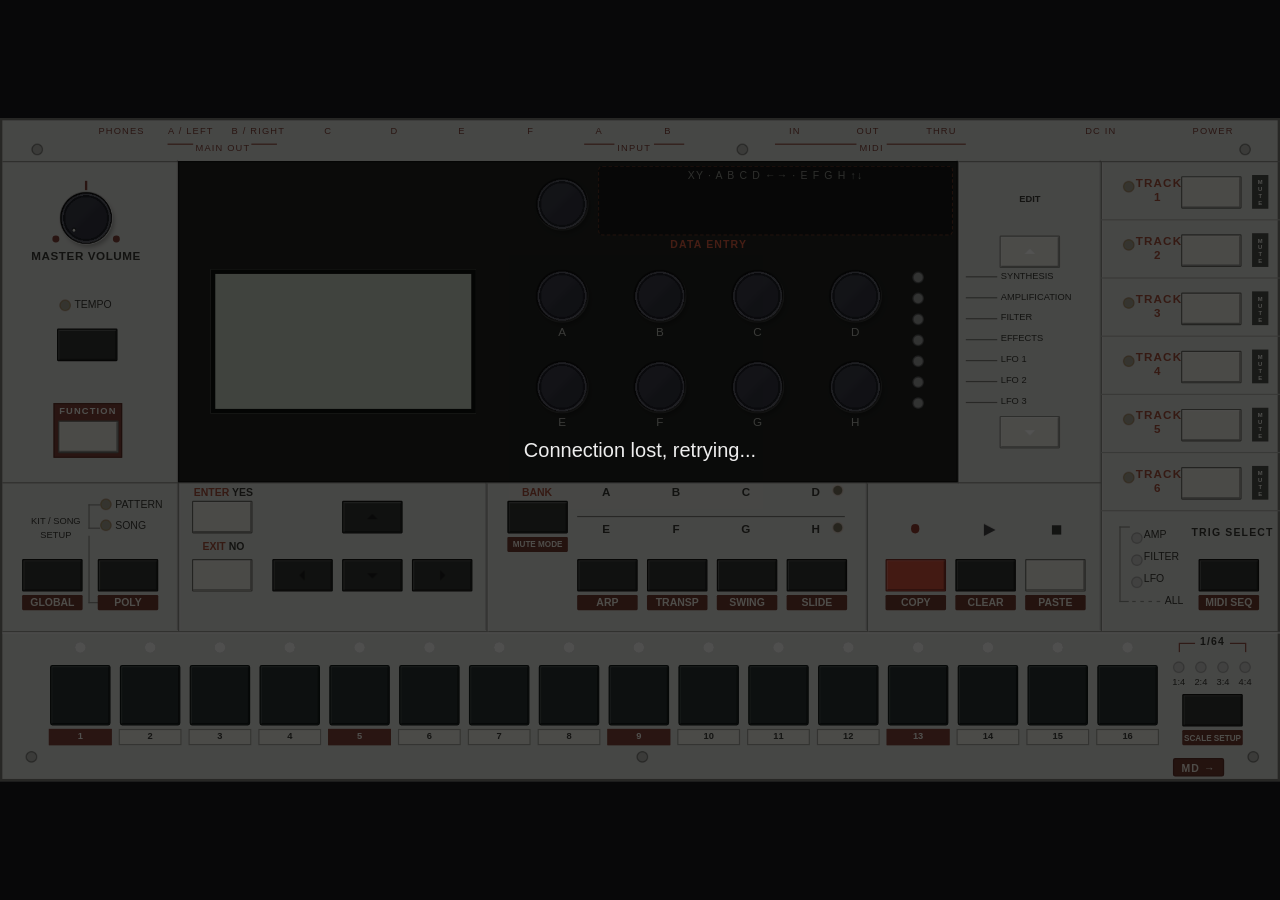
==== source/elektron/md/mdJucePlugin/remote/index-mm.html @ c9f8d18c "Remote panel: Monomachine page, permanent XY pad, switching between machines - index-mm.html: Monoma" ====
<!DOCTYPE html>
<html lang="en">
<head>
<meta charset="utf-8">
<meta name="viewport" content="width=device-width, initial-scale=1, maximum-scale=1, user-scalable=no, viewport-fit=cover">
<meta name="apple-mobile-web-app-capable" content="yes">
<meta name="apple-mobile-web-app-status-bar-style" content="black-translucent">
<meta name="mobile-web-app-capable" content="yes">
<title>Monomachine</title>
<link rel="stylesheet" href="panel.css">
</head>
<body data-model="mm">
<div id="stage">
<div id="panel" class="panel mm">

	<div class="portLabel" style="left:80px;top:3px;width:45px">PHONES</div>
	<div class="portLabel" style="left:137px;top:3px;width:50px">A / LEFT</div>
	<div class="portLabel" style="left:195px;top:3px;width:50px">B / RIGHT</div>
	<div class="portLabel" style="left:260px;top:3px;width:40px">C</div>
	<div class="portLabel" style="left:317px;top:3px;width:40px">D</div>
	<div class="portLabel" style="left:375px;top:3px;width:40px">E</div>
	<div class="portLabel" style="left:434px;top:3px;width:40px">F</div>
	<div class="guide" style="left:142px;top:20px;width:22px;height:1px"></div>
	<div class="portLabel" style="left:166px;top:17px;width:46px">MAIN OUT</div>
	<div class="guide" style="left:214px;top:20px;width:22px;height:1px"></div>
	<div class="portLabel" style="left:496px;top:3px;width:34px">A</div>
	<div class="portLabel" style="left:555px;top:3px;width:34px">B</div>
	<div class="guide" style="left:500px;top:20px;width:26px;height:1px"></div>
	<div class="portLabel" style="left:528px;top:17px;width:30px">INPUT</div>
	<div class="guide" style="left:560px;top:20px;width:26px;height:1px"></div>
	<div class="portLabel" style="left:660px;top:3px;width:42px">IN</div>
	<div class="portLabel" style="left:723px;top:3px;width:42px">OUT</div>
	<div class="portLabel" style="left:783px;top:3px;width:48px">THRU</div>
	<div class="guide" style="left:664px;top:20px;width:70px;height:1px"></div>
	<div class="portLabel" style="left:736px;top:17px;width:22px">MIDI</div>
	<div class="guide" style="left:760px;top:20px;width:68px;height:1px"></div>
	<div class="portLabel" style="left:916px;top:3px;width:56px">DC IN</div>
	<div class="portLabel" style="left:1010px;top:3px;width:61px">POWER</div>

	<div class="screw mm" style="left:25px;top:20px"></div>
	<div class="screw mm" style="left:631px;top:20px"></div>
	<div class="screw mm" style="left:1063px;top:20px"></div>
	<div class="screw mm" style="left:20px;top:542px"></div>
	<div class="screw mm" style="left:545px;top:542px"></div>
	<div class="screw mm" style="left:1070px;top:542px"></div>
	<div class="ruleH shadow" style="top:35px"></div>
	<div class="ruleV" style="left:151px;top:35px;height:404px"></div>
	<div class="ruleV" style="left:821px;top:35px;height:277px"></div>
	<div class="ruleV" style="left:944px;top:35px;height:404px"></div>
	<div class="ruleH shadow" style="top:311px;width:945px"></div>
	<div class="ruleH shadow" style="top:439px"></div>
	<div class="ruleH highlight" style="top:440px"></div>
	<div class="ruleV" style="left:416px;top:312px;height:127px"></div>
	<div class="ruleV" style="left:743px;top:312px;height:127px"></div>

	<!-- left: master, tempo, function -->
	<div class="masterMark" style="left:71px;top:52px;width:2px;height:8px"></div>
	<div class="masterMark dot" style="left:43px;top:99px"></div>
	<div class="masterMark dot" style="left:95px;top:99px"></div>
	<div class="knob master" id="encMaster" style="left:49px;top:61px"><div class="cap"></div></div>
	<div class="panelLabel" style="left:23px;top:110px;width:98px">MASTER VOLUME</div>
	<div class="led" id="mmTempoLed" style="left:49px;top:154px"></div>
	<div class="miniLabel" style="left:62px;top:151px;width:50px;text-align:left">TEMPO</div>
	<div class="key" data-control="Tempo" style="left:47px;top:179px"></div>
	<div class="functionBezel" style="left:44px;top:243px;width:59px;height:47px"></div>
	<div class="functionLegend" style="left:45px;top:244px;width:57px">FUNCTION</div>
	<div class="key light" data-control="Function" style="left:48px;top:258px"></div>

	<!-- black panel: display, level, data entry, XY pad -->
	<div class="blackPanel" style="left:151px;top:35px;width:670px;height:276px"></div>
	<div class="lcd" style="left:179px;top:128px;width:228px;height:124px"><canvas id="lcd" width="128" height="64"></canvas></div>
	<div class="knob" id="encLevel" data-encoder="Level" style="left:458px;top:49px"><div class="cap"></div></div>
	<div id="xy" class="xyPad" style="left:512px;top:39px;width:305px;height:60px"><div class="xyHint">XY &middot; A B C D &larr;&rarr; &middot; E F G H &uarr;&darr;</div></div>
	<div class="dataHeading" style="left:560px;top:101px;width:94px">DATA ENTRY</div>
	<div id="dataEntry" class="dataEntry" style="left:458px;top:128px;width:298px;height:138px"></div>
	<div class="led pageDot" id="mmPageLed0" style="left:782px;top:130px"></div>
	<div class="led pageDot" id="mmPageLed1" style="left:782px;top:148px"></div>
	<div class="led pageDot" id="mmPageLed2" style="left:782px;top:166px"></div>
	<div class="led pageDot" id="mmPageLed3" style="left:782px;top:184px"></div>
	<div class="led pageDot" id="mmPageLed4" style="left:782px;top:202px"></div>
	<div class="led pageDot" id="mmPageLed5" style="left:782px;top:220px"></div>
	<div class="led pageDot" id="mmPageLed6" style="left:782px;top:238px"></div>

	<!-- page strip -->
	<div class="pageHeading" style="left:858px;top:61px;width:50px">EDIT</div>
	<div class="key light dataArrow" data-control="DataPageBackward" style="left:857px;top:99px"><div class="glyph up"></div></div>
	<div class="pageRule" style="left:828px;top:134px"></div><div class="pageLabel pageSelect" data-page="0" style="left:858px;top:127px;width:78px">SYNTHESIS</div>
	<div class="pageRule" style="left:828px;top:152px"></div><div class="pageLabel pageSelect" data-page="1" style="left:858px;top:145px;width:78px">AMPLIFICATION</div>
	<div class="pageRule" style="left:828px;top:170px"></div><div class="pageLabel pageSelect" data-page="2" style="left:858px;top:163px;width:78px">FILTER</div>
	<div class="pageRule" style="left:828px;top:188px"></div><div class="pageLabel pageSelect" data-page="3" style="left:858px;top:181px;width:78px">EFFECTS</div>
	<div class="pageRule" style="left:828px;top:206px"></div><div class="pageLabel pageSelect" data-page="4" style="left:858px;top:199px;width:78px">LFO 1</div>
	<div class="pageRule" style="left:828px;top:224px"></div><div class="pageLabel pageSelect" data-page="5" style="left:858px;top:217px;width:78px">LFO 2</div>
	<div class="pageRule" style="left:828px;top:242px"></div><div class="pageLabel pageSelect" data-page="6" style="left:858px;top:235px;width:78px">LFO 3</div>
	<div class="key light dataArrow" data-control="DataPageForward" style="left:857px;top:254px"><div class="glyph down"></div></div>

	<!-- six track rows -->
	<div id="trackStack" class="trackStack" style="left:944px;top:46px;width:156px;height:300px"></div>

	<!-- lower left: pattern/song, kit, song -->
	<div class="statusItem" style="left:84px;top:321px"><div class="led" id="stPattern"></div><div class="statusLabel">PATTERN</div></div>
	<div class="statusItem" style="left:84px;top:339px"><div class="led" id="stSong"></div><div class="statusLabel">SONG</div></div>
	<div class="bracket" style="left:74px;top:330px;width:1px;height:21px"></div>
	<div class="bracket" style="left:74px;top:330px;width:10px;height:1px"></div>
	<div class="bracket" style="left:74px;top:350px;width:10px;height:1px"></div>
	<div class="bracket" style="left:74px;top:357px;width:1px;height:58px"></div>
	<div class="bracket" style="left:74px;top:414px;width:9px;height:1px"></div>
	<div class="setupLabel" style="left:16px;top:339px;width:60px">KIT / SONG<br>SETUP</div>
	<div class="captionedKey" style="left:17px;top:377px"><div class="key" data-control="Kit"></div><div class="secondary">GLOBAL</div></div>
	<div class="captionedKey" style="left:82px;top:377px"><div class="key" data-control="SongEnable"></div><div class="secondary">POLY</div></div>

	<!-- center navigation -->
	<div class="pairLabel" style="left:161px;top:315px;width:58px"><span class="action">ENTER</span> YES</div>
	<div class="key light" data-control="Enter" style="left:163px;top:327px"></div>
	<div class="key" data-control="Up" style="left:292px;top:327px"><div class="glyph up"></div></div>
	<div class="pairLabel" style="left:164px;top:361px;width:52px"><span class="action">EXIT</span> NO</div>
	<div class="key light" data-control="Exit" style="left:163px;top:377px"></div>
	<div class="key" data-control="Left" style="left:232px;top:377px"><div class="glyph left"></div></div>
	<div class="key" data-control="Down" style="left:292px;top:377px"><div class="glyph down"></div></div>
	<div class="key" data-control="Right" style="left:352px;top:377px"><div class="glyph right"></div></div>

	<!-- bank -->
	<div class="pairLabel" style="left:435px;top:315px;width:49px"><span class="action">BANK</span></div>
	<div class="captionedKey" style="left:434px;top:327px"><div class="key" data-control="BankGroup"></div><div class="secondary compact">MUTE MODE</div></div>
	<div class="bankRule" style="left:494px;top:340px;width:230px;height:1px"></div>
	<div class="bankLetter" style="left:495px;top:315px;height:10px;line-height:10px">A</div><div class="bankLetter" style="left:555px;top:315px;height:10px;line-height:10px">B</div>
	<div class="bankLetter" style="left:615px;top:315px;height:10px;line-height:10px">C</div><div class="bankLetter" style="left:675px;top:315px;height:10px;line-height:10px">D</div>
	<div class="bankLetter" style="left:495px;top:345px">E</div><div class="bankLetter" style="left:555px;top:345px">F</div>
	<div class="bankLetter" style="left:615px;top:345px">G</div><div class="bankLetter" style="left:675px;top:345px">H</div>
	<div class="bankLed" id="mmBankGroupAD" style="left:713px;top:313px"></div>
	<div class="bankLed" id="mmBankGroupEH" style="left:713px;top:345px"></div>
	<div class="captionedKey" style="left:494px;top:377px"><div class="key" data-control="BankA"></div><div class="secondary">ARP</div></div>
	<div class="captionedKey" style="left:554px;top:377px"><div class="key" data-control="BankB"></div><div class="secondary">TRANSP</div></div>
	<div class="captionedKey" style="left:614px;top:377px"><div class="key" data-control="BankC"></div><div class="secondary">SWING</div></div>
	<div class="captionedKey" style="left:674px;top:377px"><div class="key" data-control="BankD"></div><div class="secondary">SLIDE</div></div>

	<!-- transport -->
	<div class="recordIcon mmLed" id="mmRecordLed" style="left:781px;top:347px"></div>
	<div class="playIcon" style="left:840px;top:345px"></div>
	<div class="stopIcon" style="left:902px;top:348px"></div>
	<div class="captionedKey" style="left:759px;top:377px"><div class="key record" data-control="Record"></div><div class="secondary">COPY</div></div>
	<div class="captionedKey" style="left:819px;top:377px"><div class="key" data-control="Play"></div><div class="secondary">CLEAR</div></div>
	<div class="captionedKey" style="left:879px;top:377px"><div class="key light" data-control="Stop"></div><div class="secondary">PASTE</div></div>

	<!-- trig mode -->
	<div class="bracket" style="left:960px;top:349px;width:1px;height:65px"></div>
	<div class="bracket" style="left:960px;top:349px;width:9px;height:1px"></div>
	<div class="bracket" style="left:960px;top:413px;width:8px;height:1px"></div>
	<div class="bracket" style="left:971px;top:413px;width:3px;height:1px"></div>
	<div class="bracket" style="left:978px;top:413px;width:3px;height:1px"></div>
	<div class="bracket" style="left:985px;top:413px;width:3px;height:1px"></div>
	<div class="bracket" style="left:992px;top:413px;width:3px;height:1px"></div>
	<div class="led modeDot" id="mmTrigAmp" style="left:970px;top:354px"></div>
	<div class="trigModeLabel" style="left:981px;top:349px;width:42px">AMP</div>
	<div class="led modeDot" id="mmTrigFilter" style="left:970px;top:373px"></div>
	<div class="trigModeLabel" style="left:981px;top:368px;width:42px">FILTER</div>
	<div class="led modeDot" id="mmTrigLfo" style="left:970px;top:392px"></div>
	<div class="trigModeLabel" style="left:981px;top:387px;width:42px">LFO</div>
	<div class="trigModeLabel" style="left:999px;top:406px;width:26px">ALL</div>
	<div class="miniLabel bold" style="left:1022px;top:348px;width:68px">TRIG SELECT</div>
	<div class="captionedKey" style="left:1028px;top:377px"><div class="key" data-control="TrigSelect"></div><div class="secondary">MIDI SEQ</div></div>

	<!-- step strip -->
	<div id="stepStrip" class="stepStrip" style="left:37px;top:448px;width:960px;height:89px"></div>

	<!-- scale cluster -->
	<div id="switchMachine" class="switchMachine" style="left:1006px;top:548px">MD &rarr;</div>
	<div class="scaleCluster" style="left:1002px;top:443px;width:77px;height:94px">
		<div class="titleRule scaleRule" style="left:9px;top:6px;width:58px;height:8px"><span>1/64</span></div>
		<div class="scalePages">
			<div class="scaleCell"><div class="led scaleDot" id="mmTrackPage0"></div><div class="scaleLabel">1:4</div></div>
			<div class="scaleCell"><div class="led scaleDot" id="mmTrackPage1"></div><div class="scaleLabel">2:4</div></div>
			<div class="scaleCell"><div class="led scaleDot" id="mmTrackPage2"></div><div class="scaleLabel">3:4</div></div>
			<div class="scaleCell"><div class="led scaleDot" id="mmTrackPage3"></div><div class="scaleLabel">4:4</div></div>
		</div>
		<div class="key" data-control="Scale" style="left:12px;top:50px"></div>
		<div class="secondary compact" style="left:12px;top:81px;width:52px">SCALE SETUP</div>
	</div>
</div>
</div>
<div id="overlay"><div id="overlayText">Connecting to the machine...</div></div>
<script src="panel.js"></script>
</body>
</html>
---- source/elektron/md/mdJucePlugin/remote/panel.css ----
/* Machinedrum / Monomachine remote panel. Geometry mirrors skins/mdDefault/mdDefault.rml and
   skins/mmSfx60/mmSfx60.rml (1 dp = 1 px at scale 1). */

/* every element: no browser gestures. Without this, a second finger on an encoder while a trig key is
   held starts a pinch and Safari cancels the first pointer, which releases the trig and turns a
   parameter lock into a plain parameter change. */
* { touch-action: none; -webkit-touch-callout: none; }
html, body {
	margin: 0; padding: 0; background: #17181a; height: 100%; overflow: hidden;
	font-family: Roboto, "Helvetica Neue", Helvetica, Arial, sans-serif;
	-webkit-user-select: none; user-select: none; -webkit-touch-callout: none;
	touch-action: none; overscroll-behavior: none;
}
#stage { position: absolute; left: 0; top: 0; width: 1100px; height: 570px; transform-origin: 0 0; }
.panel { position: absolute; left: 0; top: 0; width: 1100px; height: 570px; background: #d0d1cc;
	border: 2px solid #676863; box-sizing: border-box; color: #30312d;
	background-image: linear-gradient(90deg, #ffffff16, #00000010); }
.panel > div, .panel div { box-sizing: border-box; }
.panel > * { position: absolute; }

.portLabel { color: #7c3f35; font-size: 8px; letter-spacing: 1px; text-align: center; white-space: nowrap; height: 13px; line-height: 13px; overflow: hidden; }
.guide { background: #8d493c; }
.screw { width: 10px; height: 10px; background: url(mdScrew.png) center/contain no-repeat; }
.ruleV { width: 1px; background: #747570; box-shadow: 1px 1px 0 0 #ffffff30, -1px -1px 0 0 #0000002c; }
.ruleH { left: 0; width: 1100px; height: 1px; }
.ruleH.shadow { background: #777872; }
.ruleH.highlight { background: #e0e1dc; }
.masterMark { background: #7b4035; }
.masterMark.dot { width: 6px; height: 6px; border-radius: 3px; }
.panelLabel { color: #353630; font-size: 10px; font-weight: bold; letter-spacing: 0.5px; text-align: center; white-space: nowrap; height: 14px; line-height: 14px; overflow: visible; }
.miniLabel { color: #353630; font-size: 9px; text-align: center; white-space: nowrap; height: 15px; line-height: 15px; }
.modeLabel { color: #353630; font-size: 9px; text-align: left; height: 15px; line-height: 15px; white-space: nowrap; }
.pageLabel { color: #353630; font-size: 8px; text-align: left; height: 15px; line-height: 15px; white-space: nowrap; }
.bankLetter { color: #353630; font-size: 10px; font-weight: bold; text-align: center; width: 48px; height: 13px; line-height: 13px; }

.titleRule { display: flex; align-items: flex-start; justify-content: center; border-left: 1px solid #8d493c; border-right: 1px solid #8d493c; }
.titleRule::before, .titleRule::after { content: ""; flex: 1 1 auto; height: 1px; background: #8d493c; }
.titleRule span { flex: 0 0 auto; height: 14px; line-height: 14px; margin-top: -8px; padding: 0 4px; font-size: 9px; font-weight: bold; letter-spacing: 1px; color: #353630; white-space: nowrap; }

.secondary { background: #6b382e; border-radius: 1px; color: #ece7dc; font-size: 9px; font-weight: bold; text-align: center; white-space: nowrap; overflow: hidden; height: 13px; line-height: 13px; width: 52px; }
.secondary.compact { font-size: 7px; }
.secondary.plain { background: transparent; color: #353630; }
.captionedKey { width: 52px; height: 44px; }
.captionedKey .key { position: absolute; left: 0; top: 0; }
.captionedKey .secondary { position: absolute; left: 0; top: 31px; }
.twoLine { width: 34px; height: 28px; display: flex; flex-direction: column; justify-content: center; font-size: 9px; font-weight: bold; text-align: right; color: #353630; }
.twoLine div { height: 13px; line-height: 13px; }
.twoLine .action { color: #a04d39; }
.statusItem { display: flex; flex-direction: row; align-items: center; height: 18px; }
.statusItem .led { position: relative; }
.statusLabel { color: #353630; font-size: 9px; margin-left: 3px; height: 14px; line-height: 14px; white-space: nowrap; }
.functionBezel { background: #7b4035; border: 1px solid #5b2d25; }
.functionLegend { color: #eeeee8; font-size: 8px; font-weight: bold; letter-spacing: 1px; text-align: center; height: 12px; line-height: 12px; }
.verticalTab { width: 14px; height: 29px; padding-top: 4px; background: #6b382e; border-radius: 1px; color: #ece5d8; font-size: 6px; font-weight: bold; line-height: 7px; text-align: center; }

/* keys */
.key { width: 52px; height: 28px; background: #30332f; border: 1px solid #111310; border-radius: 1px;
	box-shadow: inset 1px 1px 0 #ffffff30, inset -1px -1px 0 #00000060; }
.key.light { background: #dfded6; border-color: #686963; }
.key.record { background: #c94d3a; border-color: #782d24; }
.key.down { background: #d05f3d !important; box-shadow: inset 1px 1px 0 #00000040; }
.glyph { position: absolute; left: 0; top: 0; width: 100%; height: 100%; background-position: center; background-repeat: no-repeat; background-size: 14px 14px; filter: invert(0.9); }
.glyph.up { background-image: url(arrow_up.png); }
.glyph.down { background-image: url(arrow_down.png); }
.glyph.left { background-image: url(arrow_left.png); }
.glyph.right { background-image: url(arrow_right.png); }
.recordIcon { width: 7px; height: 8px; border-radius: 4px; background: #c94d3a; }
.playIcon { width: 14px; height: 14px; background: url(elektronPlayTriangle.png) center/contain no-repeat; filter: brightness(0.25); }
.stopIcon { width: 8px; height: 8px; background: #3a3b36; }

/* LEDs */
.led { width: 10px; height: 10px; background: url(elektronLedLens.png) center/contain no-repeat;
	filter: opacity(0.55) sepia(1) saturate(4) hue-rotate(-20deg) brightness(0.45); }
.led.lit { filter: sepia(1) saturate(6) hue-rotate(-25deg) brightness(1.15) drop-shadow(0 0 3px #f05a3d); }
.led.modeDot, .led.bankInd, .led.scaleDot { filter: opacity(0.5) grayscale(0.5) brightness(0.7); }
.led.bankInd.top { filter: sepia(1) saturate(3) hue-rotate(-20deg) brightness(0.7); }
.led.modeDot.lit, .led.bankInd.lit, .led.scaleDot.lit { filter: sepia(1) saturate(6) hue-rotate(-25deg) brightness(1.15) drop-shadow(0 0 3px #f05a3d); }
.led.green.lit { filter: sepia(1) saturate(6) hue-rotate(60deg) brightness(1.1) drop-shadow(0 0 3px #6f6); }
.led.yellow.lit { filter: sepia(1) saturate(6) hue-rotate(10deg) brightness(1.3) drop-shadow(0 0 3px #fd4); }

/* sound selection grid */
.soundSelect { display: flex; flex-direction: column; gap: 7px; }
.soundSelect .row { display: flex; flex-direction: row; gap: 1px; height: 25px; }
.soundSelect .cell { display: flex; flex-direction: column; align-items: center; width: 20px; height: 25px; }
.soundSelect .cell .led { position: relative; }
.soundSelect .name { border: 1px solid #777872; color: #353630; font-size: 8px; font-weight: bold; text-align: center; width: 20px; height: 13px; line-height: 11px; margin-top: 2px; white-space: nowrap; overflow: hidden; }

/* data entry */
.dataEntry { display: flex; flex-direction: column; gap: 16px; }
.dataEntry .row { display: flex; flex-direction: row; gap: 38px; height: 62px; }
.dataEntry .cell { display: flex; flex-direction: column; align-items: center; width: 46px; height: 62px; }
.dataEntry .cell .knob { position: relative; }
.dataEntry .caption { background: #6b382e; border-radius: 1px; color: #ece5d8; font-size: 9px; font-weight: bold; text-align: center; width: 18px; height: 13px; line-height: 13px; margin-top: 3px; }

/* knobs: endless encoders, a blank cap with a rotating indicator */
.knob { width: 46px; height: 46px; border-radius: 50%; }
.knob .cap { position: absolute; left: 0; top: 0; width: 100%; height: 100%; border-radius: 50%;
	background: url(elektronKnobBlankAtlas.png) 0 0 / 800% 600% no-repeat;
	box-shadow: inset -1px -2px 0 0 #ffffff1e, inset 2px 2px 0 0 #00000038, 2px 3px 4px -1px #00000048; }
.knob.master .cap { background: url(elektronMasterKnobAtlas.png) 0 0 / 800% 600% no-repeat; }
.knob.wheel { width: 164px; height: 164px; }
.knob.wheel .cap { background: url(mdSoundWheel.png) 0 0 / 800% 600% no-repeat; }
.knob.held .cap { opacity: 0.75; }

/* display */
.screenPanel { background: #20211f; border: 1px solid #0b0c0b; }
.lcd { background: #2b0e0a; border: 3px solid #67463c; display: flex; align-items: center; justify-content: center; }
.lcd canvas { width: 222px; height: 111px; image-rendering: pixelated; image-rendering: crisp-edges; }
.stripe { width: 47px; height: 1px; background: #3b3c39; }

/* step strip */
.stepStrip { display: flex; flex-direction: row; }
.stepStrip .cell { position: relative; width: 60px; height: 89px; flex: 0 0 auto; }
.stepStrip .led { position: absolute; left: 25px; top: 0; }
.stepStrip .trig { position: absolute; left: 4px; top: 20px; width: 52px; height: 52px; background: #292c29; border: 1px solid #101210; border-radius: 2px;
	box-shadow: inset 1px 1px 0 #ffffff20, inset -1px -1px 0 #00000080; }
.stepStrip .trig.down { background: #d77c43; }
.stepStrip .legend { position: absolute; left: 3px; top: 75px; width: 54px; height: 14px; line-height: 12px; font-size: 8px; font-weight: bold;
	background: #e2e1d9; border: 1px solid #9a9b94; color: #393a35; }
.stepStrip .legend.primary { background: #7b4035; border-color: #7b4035; color: #f0eee7; }
.stepStrip .legend .num { position: absolute; left: 3px; top: 0; }
.stepStrip .legend .name { position: absolute; right: 3px; top: 0; }

/* scale cluster */
.scaleCluster > * { position: absolute; }
.scalePages { left: 4px; top: 22px; width: 67px; height: 25px; display: flex; flex-direction: row; gap: 9px; }
.scaleCell { position: relative; width: 10px; height: 25px; flex: 0 0 auto; }
.scaleCell .led { position: absolute; left: 0; top: 0; }
.scaleLabel { position: absolute; left: -5px; top: 11px; width: 20px; height: 13px; line-height: 13px; font-size: 8px; color: #353630; text-align: center; white-space: nowrap; }

/* overlay */
#overlay { position: fixed; left: 0; top: 0; right: 0; bottom: 0; background: #000000aa; color: #eee; display: flex; align-items: center; justify-content: center; font-size: 20px; z-index: 10; }
#overlay.hidden { display: none; }

/* XY multitouch pad: permanent, each finger drives two DATA ENTRY encoders */
.xyPad { background: #0b0c0b; border: 1px dashed #d05f3d99; border-radius: 4px; overflow: visible; z-index: 5; }
.xyHint { position: absolute; left: 0; right: 0; top: 2px; text-align: center; color: #8a8c86; font-size: 9px; letter-spacing: 1px; pointer-events: none; }
.xyFinger { position: absolute; width: 56px; height: 56px; margin: -28px 0 0 -28px; border-radius: 50%; border: 3px solid #f0a06c;
	background: #f0a06c33; color: #ffe8d6; font-size: 14px; font-weight: bold; text-align: center; line-height: 50px; pointer-events: none; z-index: 7; }
.switchMachine { width: 44px; height: 16px; line-height: 16px; text-align: center; font-size: 9px; font-weight: bold; letter-spacing: 1px;
	color: #ece5d8; background: #6b382e; border: 1px solid #5b2d25; border-radius: 2px; }
.switchMachine.busy { opacity: 0.5; }

/* ---- Monomachine ---- */
.panel.mm { background: #d4d5d0; border-color: #74756f; color: #292a26; }
.mm .screw { background-image: url(mmScrew.png); }
.mm .ruleV { background: #898a84; }
.mm .ruleH.shadow { background: #898a84; }
.mm .ruleH.highlight { background: #e4e5e0; }
.blackPanel { background: #20221f; border: 1px solid #11120f; }
.mm .lcd { background: #c0c9ba; border: 4px solid #0d0f0c; }
.mm .lcd canvas { width: 220px; height: 110px; }
.dataHeading { color: #d0583c; font-size: 9px; font-weight: bold; letter-spacing: 1px; text-align: center; height: 13px; line-height: 13px; white-space: nowrap; }
.mm .dataEntry { gap: 18px; }
.mm .dataEntry .row { height: 60px; }
.mm .dataEntry .cell { height: 60px; }
.mm .dataEntry .caption { background: transparent; color: #aeb0a8; font-weight: normal; font-size: 10px; margin-top: 1px; width: 37px; }
.mm .xyPad { border-color: #d05f3d66; background: #151614; }
.led.pageDot { filter: opacity(0.7) grayscale(1) brightness(0.8); }
.led.pageDot.lit { filter: sepia(1) saturate(6) hue-rotate(-25deg) brightness(1.15) drop-shadow(0 0 3px #f05a3d); }
.pageHeading { color: #383934; font-size: 8px; font-weight: bold; text-align: center; height: 13px; line-height: 13px; }
.pageRule { width: 27px; height: 1px; background: #777972; }
.pageLabel.pageSelect { height: 14px; line-height: 14px; }
.key.dataArrow { background: #e1e1da; border-color: #898a84; }
.key.dataArrow .glyph { filter: none; opacity: 0.8; }
.trackStack { display: flex; flex-direction: column; }
.trackRow { position: relative; width: 156px; height: 50px; flex: 0 0 auto; }
.trackRow > * { position: absolute; }
.trackRule { left: 0; top: 39px; width: 156px; height: 1px; background: #aaaba5; }
.trackRow .led { left: 19px; top: 6px; }
.trackLabel { left: 30px; top: 0; width: 38px; height: 28px; line-height: 12px; padding-top: 2px; color: #a04d39; font-size: 10px; font-weight: bold; letter-spacing: 1px; text-align: center; }
.trackRow .key { left: 69px; top: 2px; }
.trackTab { left: 130px; top: 1px; width: 14px; height: 29px; padding-top: 3px; background: #4b4d47; color: #efefe8; font-size: 5px; font-weight: bold; line-height: 6px; text-align: center; }
.mm .led.green { filter: sepia(1) saturate(6) hue-rotate(60deg) brightness(1.1) drop-shadow(0 0 3px #6f6); }
.mm .led.red { filter: sepia(1) saturate(6) hue-rotate(-25deg) brightness(1.15) drop-shadow(0 0 3px #f05a3d); }
.mm .led.yellow { filter: sepia(1) saturate(6) hue-rotate(10deg) brightness(1.3) drop-shadow(0 0 3px #fd4); }
.mm .stepStrip .led { filter: opacity(0.6) grayscale(1) brightness(1.5); }
.mm .stepStrip .led.green { filter: sepia(1) saturate(6) hue-rotate(60deg) brightness(1.1) drop-shadow(0 0 3px #6f6); }
.mm .stepStrip .led.red { filter: sepia(1) saturate(6) hue-rotate(-25deg) brightness(1.15) drop-shadow(0 0 3px #f05a3d); }
.mm .stepStrip .led.yellow { filter: sepia(1) saturate(6) hue-rotate(10deg) brightness(1.3) drop-shadow(0 0 3px #fd4); }
.mm .stepStrip .trig { background: #27312f; border-color: #101714; }
.mm .stepStrip .trig.down { background: #c96a40; }
.mm .stepStrip .legend { text-align: center; }
.bracket { background: #898a84; }
.setupLabel { color: #353630; font-size: 8px; line-height: 12px; height: 28px; text-align: center; white-space: nowrap; }
.pairLabel { color: #353630; font-size: 9px; font-weight: bold; height: 10px; line-height: 10px; white-space: nowrap; text-align: center; }
.pairLabel .action { color: #a04d39; }
.bankRule { background: #74756f; }
.bankLed { width: 10px; height: 10px; background: url(mmBankLed.png) center/contain no-repeat; }
.bankLed.lit { background-image: url(mmBankLedLit.png); }
.mm .recordIcon { background: #8a3a2c; }
.mm .recordIcon.lit { background: #ff5a3a; box-shadow: 0 0 4px #ff5a3a; }
.mm .playIcon { filter: brightness(0.25); }
.trigModeLabel { color: #353630; font-size: 9px; text-align: left; height: 14px; line-height: 14px; white-space: nowrap; }
.miniLabel.bold { font-weight: bold; letter-spacing: 1px; height: 13px; line-height: 13px; }
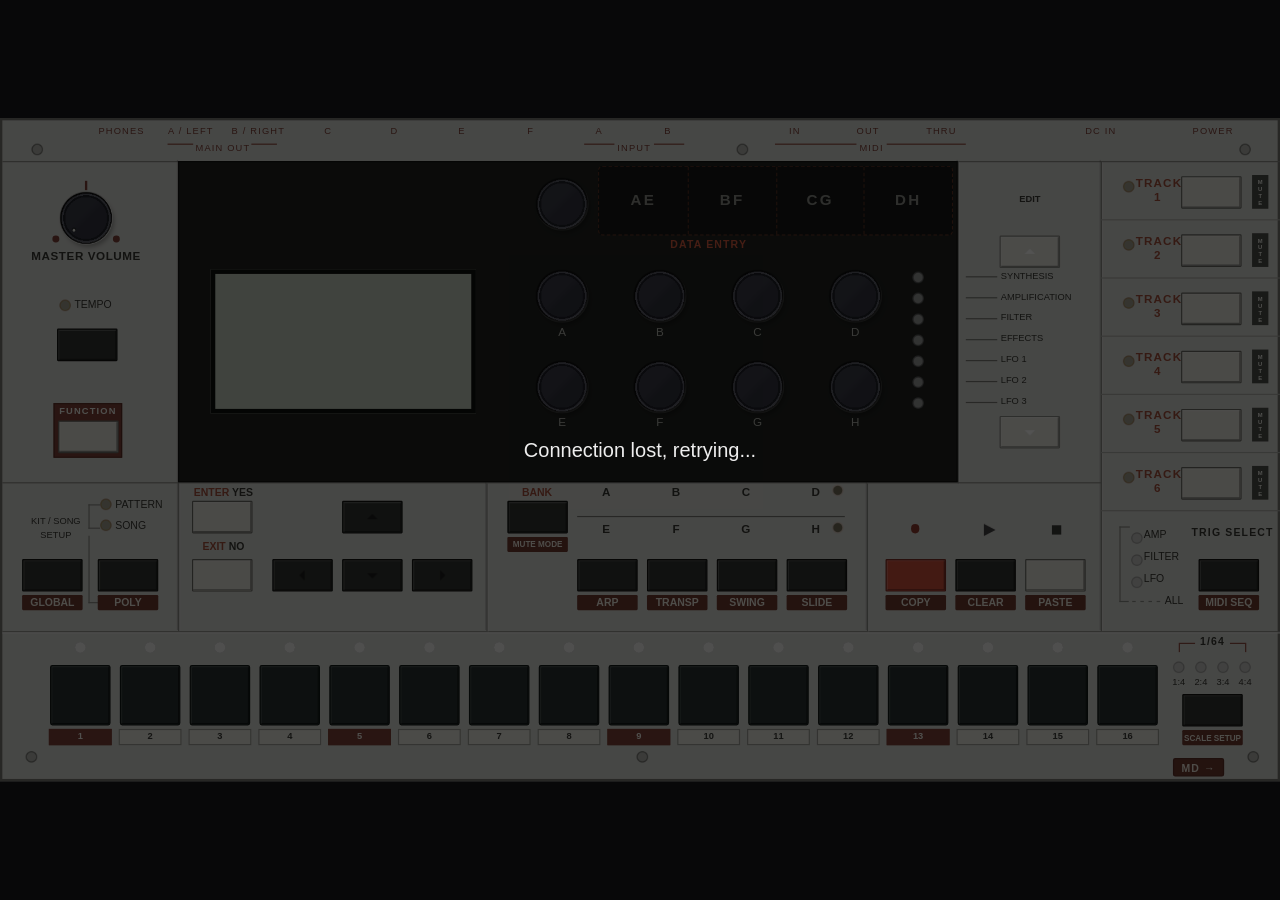
==== commit 2bb97e93: "Remote panel: XY pad split into four zones AE, BF, CG, DH A finger controls the encoder pair of the " ====
--- a/source/elektron/md/mdJucePlugin/remote/index-mm.html
+++ b/source/elektron/md/mdJucePlugin/remote/index-mm.html
@@ -70,7 +70,7 @@
 	<div class="blackPanel" style="left:151px;top:35px;width:670px;height:276px"></div>
 	<div class="lcd" style="left:179px;top:128px;width:228px;height:124px"><canvas id="lcd" width="128" height="64"></canvas></div>
 	<div class="knob" id="encLevel" data-encoder="Level" style="left:458px;top:49px"><div class="cap"></div></div>
-	<div id="xy" class="xyPad" style="left:512px;top:39px;width:305px;height:60px"><div class="xyHint">XY &middot; A B C D &larr;&rarr; &middot; E F G H &uarr;&darr;</div></div>
+	<div id="xy" class="xyPad" style="left:512px;top:39px;width:305px;height:60px"></div>
 	<div class="dataHeading" style="left:560px;top:101px;width:94px">DATA ENTRY</div>
 	<div id="dataEntry" class="dataEntry" style="left:458px;top:128px;width:298px;height:138px"></div>
 	<div class="led pageDot" id="mmPageLed0" style="left:782px;top:130px"></div>
--- a/source/elektron/md/mdJucePlugin/remote/panel.css
+++ b/source/elektron/md/mdJucePlugin/remote/panel.css
@@ -134,7 +134,12 @@
 
 /* XY multitouch pad: permanent, each finger drives two DATA ENTRY encoders */
 .xyPad { background: #0b0c0b; border: 1px dashed #d05f3d99; border-radius: 4px; overflow: visible; z-index: 5; }
-.xyHint { position: absolute; left: 0; right: 0; top: 2px; text-align: center; color: #8a8c86; font-size: 9px; letter-spacing: 1px; pointer-events: none; }
+.xyZone { position: absolute; top: 0; bottom: 0; width: 25%; box-sizing: border-box; border-left: 1px dashed #d05f3d55; pointer-events: none; }
+.xyZone:first-child { border-left: none; }
+.xyZone.active { background: #d05f3d22; }
+.xyZoneLabel { position: absolute; left: 0; right: 0; top: 50%; margin-top: -9px; height: 18px; line-height: 18px; text-align: center;
+	color: #8a8c86; font-size: 13px; font-weight: bold; letter-spacing: 2px; }
+.xyZone.active .xyZoneLabel { color: #f0a06c; }
 .xyFinger { position: absolute; width: 56px; height: 56px; margin: -28px 0 0 -28px; border-radius: 50%; border: 3px solid #f0a06c;
 	background: #f0a06c33; color: #ffe8d6; font-size: 14px; font-weight: bold; text-align: center; line-height: 50px; pointer-events: none; z-index: 7; }
 .switchMachine { width: 44px; height: 16px; line-height: 16px; text-align: center; font-size: 9px; font-weight: bold; letter-spacing: 1px;
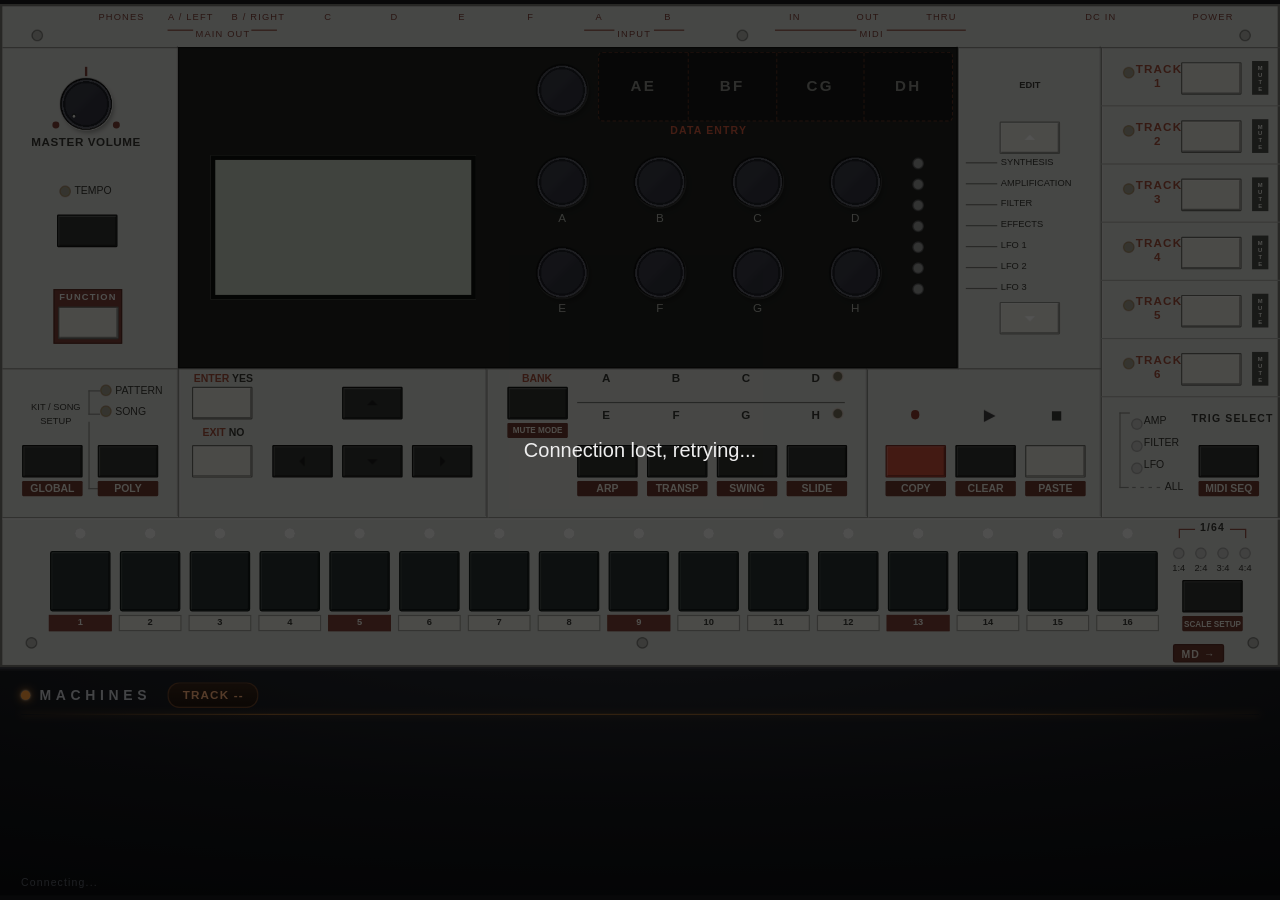
==== commit 1f853f55: "Machine selector rack and real UW sample slot directory Sample slots - mdLib/mdsampledirectory reads" ====
--- a/source/elektron/md/mdJucePlugin/remote/index-mm.html
+++ b/source/elektron/md/mdJucePlugin/remote/index-mm.html
@@ -176,8 +176,10 @@
 		<div class="secondary compact" style="left:12px;top:81px;width:52px">SCALE SETUP</div>
 	</div>
 </div>
+<div id="rack" class="rack"></div>
 </div>
 <div id="overlay"><div id="overlayText">Connecting to the machine...</div></div>
 <script src="panel.js"></script>
+<script src="rack.js"></script>
 </body>
 </html>
--- a/source/elektron/md/mdJucePlugin/remote/panel.css
+++ b/source/elektron/md/mdJucePlugin/remote/panel.css
@@ -198,3 +198,67 @@
 .mm .playIcon { filter: brightness(0.25); }
 .trigModeLabel { color: #353630; font-size: 9px; text-align: left; height: 14px; line-height: 14px; white-space: nowrap; }
 .miniLabel.bold { font-weight: bold; letter-spacing: 1px; height: 13px; line-height: 13px; }
+
+/* ---- machine rack below the faceplate ---- */
+#stage { height: 766px; }
+.rack { position: absolute; left: 0; top: 570px; width: 1100px; height: 196px; box-sizing: border-box; overflow: hidden;
+	--accent: #ff9d3a;
+	background: radial-gradient(120% 140% at 50% -20%, #2a2d34 0%, #14161a 55%, #0a0b0d 100%);
+	border-top: 2px solid #3a3d44; box-shadow: inset 0 1px 0 #ffffff10; color: #e9ecef;
+	font-family: Roboto, "Helvetica Neue", Helvetica, Arial, sans-serif; }
+.rackHeader { position: absolute; left: 18px; right: 18px; top: 10px; height: 24px; display: flex; align-items: center; }
+.rackTitle { display: flex; align-items: center; color: #c9ccd2; font-size: 12px; font-weight: 700; letter-spacing: 4px; margin-right: 14px; }
+.rackDot { width: 8px; height: 8px; border-radius: 50%; margin-right: 8px; background: var(--accent); box-shadow: 0 0 8px var(--accent), 0 0 2px #fff; }
+.rackTrack { height: 20px; line-height: 20px; padding: 0 12px; border-radius: 10px; border: 1px solid #6a4228; color: #ffb27a;
+	background: linear-gradient(#3a2618, #22160e); font-size: 10px; font-weight: 700; letter-spacing: 1px; margin-right: 18px; white-space: nowrap; }
+.rackTrack.flash { animation: rackFlash 0.7s ease-out; }
+@keyframes rackFlash { 0% { box-shadow: 0 0 0 0 #ffb27aaa; background: #6a4228; } 100% { box-shadow: 0 0 0 10px #ffb27a00; } }
+.rackTabs { display: flex; flex: 1 1 auto; justify-content: flex-end; gap: 5px; }
+.rackTab { height: 20px; line-height: 20px; padding: 0 9px; border-radius: 10px; border: 1px solid #2e3138; background: #1a1c20;
+	color: #8a8f98; font-size: 10px; font-weight: 700; letter-spacing: 1px; transition: all 0.15s; }
+.rackTab.active { background: var(--accent); color: #0c0d10; border-color: #ffffff50; box-shadow: 0 0 12px var(--accent); }
+.rackTab.pressed { transform: scale(0.94); }
+.rackAccent { position: absolute; left: 18px; right: 18px; top: 38px; height: 1px;
+	background: linear-gradient(90deg, transparent, var(--accent) 20%, var(--accent) 80%, transparent); opacity: 0.55; box-shadow: 0 0 6px var(--accent); }
+.rackGrid { position: absolute; left: 18px; right: 12px; top: 46px; height: 128px; display: flex; flex-wrap: wrap; align-content: flex-start; gap: 6px; }
+.rackTile { position: relative; width: 80px; height: 38px; box-sizing: border-box; border-radius: 6px; border: 1px solid #34373e;
+	background: linear-gradient(#2d3037, #16181c); box-shadow: inset 0 1px 0 #ffffff12, 0 2px 4px #00000060; transition: transform 0.08s, box-shadow 0.15s; }
+.rackTile::before { content: ""; position: absolute; left: 0; top: 6px; width: 3px; height: 24px; border-radius: 2px; background: var(--accent); box-shadow: 0 0 6px var(--accent); }
+.rackTileCode { position: absolute; left: 11px; top: 3px; right: 4px; font-size: 16px; font-weight: 800; color: #f2f4f7; line-height: 19px; }
+.rackTileName { position: absolute; left: 11px; top: 22px; right: 4px; font-size: 8px; letter-spacing: 1px; color: #8a8f98; line-height: 12px; white-space: nowrap; overflow: hidden; }
+.rackTile.pressed { transform: scale(0.95); border-color: var(--accent); box-shadow: 0 0 14px var(--accent), inset 0 0 10px #00000080; }
+.rackTile.assigned { border-color: var(--accent); background: linear-gradient(#4a3020, #1c130c); box-shadow: 0 0 12px var(--accent); animation: rackPulse 1.6s ease-in-out infinite; }
+@keyframes rackPulse { 0%, 100% { box-shadow: 0 0 6px var(--accent); } 50% { box-shadow: 0 0 16px var(--accent); } }
+.rackGrid.compact { gap: 5px 6px; }
+.rackGrid.compact .rackTile { width: 76px; height: 27px; }
+.rackGrid.compact .rackTile::before { top: 4px; height: 17px; }
+.rackGrid.compact .rackTileCode { top: 3px; left: 10px; right: auto; width: 22px; font-size: 12px; line-height: 20px; color: #c9ccd2; }
+.rackGrid.compact .rackTileName { left: 34px; top: 3px; font-size: 11px; font-weight: 700; letter-spacing: 0; line-height: 20px; color: #ffc58f; }
+.rackTile.empty { background: linear-gradient(#1e2024, #131417); border-style: dashed; }
+.rackTile.empty .rackTileName { color: #5c616a; font-weight: 400; }
+.rackEmpty { width: 100%; text-align: center; margin-top: 44px; color: #8a8f98; font-size: 12px; }
+.rackHint { position: absolute; left: 18px; right: 18px; bottom: 6px; color: #5c616a; font-size: 9px; letter-spacing: 1px; white-space: nowrap; overflow: hidden; }
+
+.rackModal { position: fixed; inset: 0; z-index: 20; display: flex; align-items: center; justify-content: center;
+	background: #05060899; -webkit-backdrop-filter: blur(6px); backdrop-filter: blur(6px); animation: rackFade 0.15s ease-out; }
+.rackModal.hidden { display: none; }
+@keyframes rackFade { from { opacity: 0; } to { opacity: 1; } }
+.rackCard { --accent: #ff9d3a; width: 360px; padding: 26px 28px 22px; border-radius: 18px; text-align: center; color: #e9ecef;
+	background: linear-gradient(#262930, #121418); border: 1px solid #3a3d44;
+	box-shadow: 0 0 0 1px #00000080, 0 20px 60px #000000c0, 0 0 40px color-mix(in srgb, var(--accent) 35%, transparent);
+	font-family: Roboto, "Helvetica Neue", Helvetica, Arial, sans-serif; animation: rackPop 0.18s ease-out; }
+@keyframes rackPop { from { transform: scale(0.92); opacity: 0; } to { transform: scale(1); opacity: 1; } }
+.rackCardCode { display: inline-block; min-width: 86px; padding: 8px 16px; border-radius: 12px; font-size: 40px; font-weight: 900; line-height: 48px;
+	color: #0c0d10; background: var(--accent); box-shadow: 0 0 24px var(--accent); }
+.rackCardTitle { margin-top: 18px; font-size: 22px; font-weight: 800; letter-spacing: 1px; }
+.rackCardSub { margin-top: 4px; font-size: 14px; color: #ffb27a; font-weight: 700; letter-spacing: 1px; }
+.rackCardDesc { margin-top: 12px; font-size: 13px; color: #9aa0a8; line-height: 18px; }
+.rackCardButtons { display: flex; gap: 12px; margin-top: 22px; }
+.rackButton { flex: 1 1 0; height: 46px; line-height: 46px; border-radius: 12px; font-size: 16px; font-weight: 800; letter-spacing: 1px; transition: transform 0.08s; }
+.rackButton.cancel { background: #24272d; color: #c9ccd2; border: 1px solid #3a3d44; }
+.rackButton.load { background: var(--accent); color: #0c0d10; box-shadow: 0 0 18px var(--accent); }
+.rackButton.pressed { transform: scale(0.96); }
+.rackToast { --accent: #ff9d3a; position: fixed; left: 50%; bottom: 28px; transform: translateX(-50%); z-index: 21; padding: 12px 22px; border-radius: 24px;
+	background: #16181ce8; border: 1px solid var(--accent); color: #f2f4f7; font: 700 15px Roboto, "Helvetica Neue", Helvetica, Arial, sans-serif;
+	letter-spacing: 1px; box-shadow: 0 0 20px var(--accent), 0 10px 30px #000000a0; transition: opacity 0.25s; }
+.rackToast.hidden { opacity: 0; pointer-events: none; }
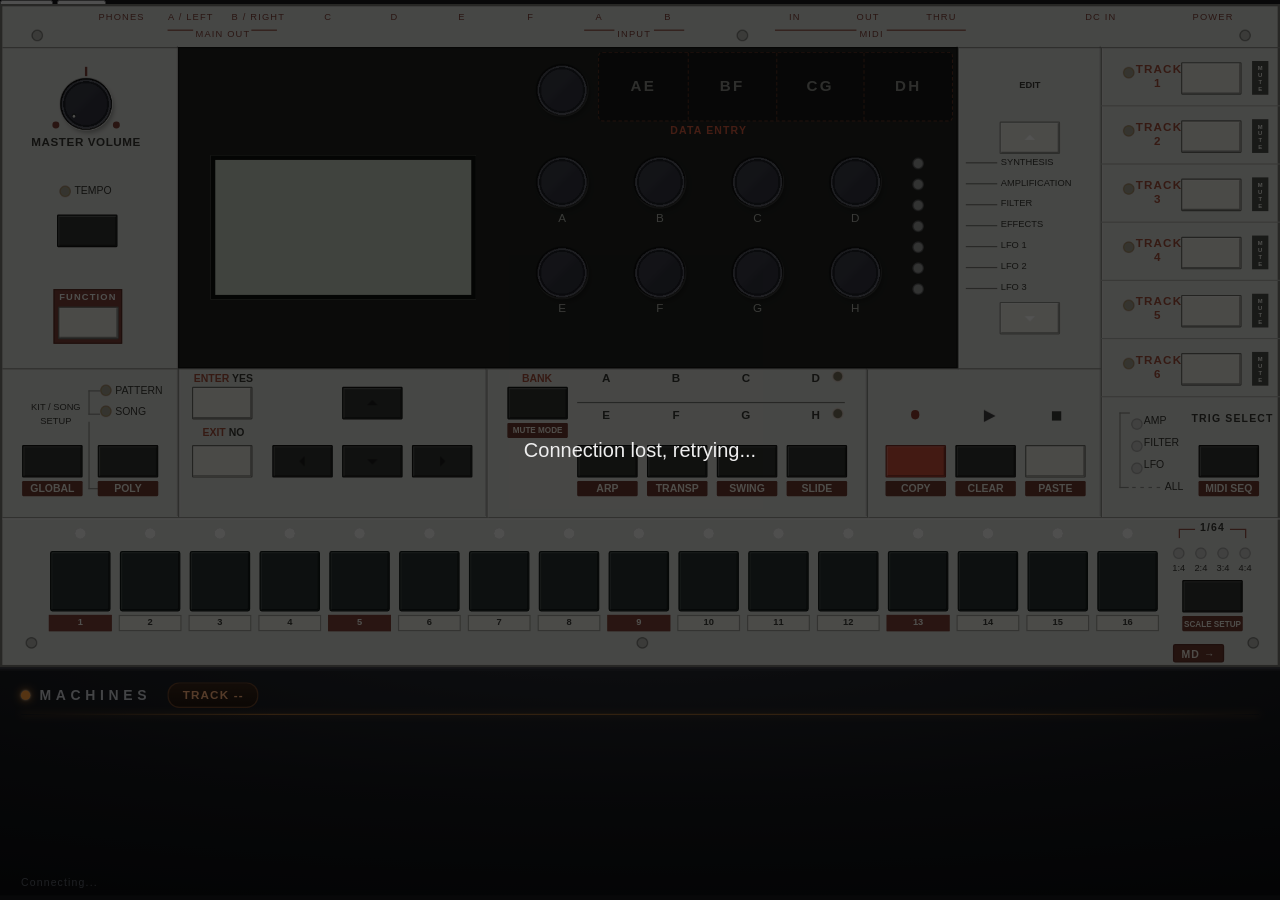
==== commit 61d84f02: "Merge joelanders' LCD edit-page work, dropping our own Upstream now qualifies every edit screen from" ====
--- a/source/elektron/md/mdJucePlugin/remote/index-mm.html
+++ b/source/elektron/md/mdJucePlugin/remote/index-mm.html
@@ -178,6 +178,10 @@
 </div>
 <div id="rack" class="rack"></div>
 </div>
+<div id="viewButtons">
+	<button id="btnRack" type="button">RACK</button>
+	<button id="btnFull" type="button">FULL</button>
+</div>
 <div id="overlay"><div id="overlayText">Connecting to the machine...</div></div>
 <script src="panel.js"></script>
 <script src="rack.js"></script>
--- a/source/elektron/md/mdJucePlugin/remote/panel.css
+++ b/source/elektron/md/mdJucePlugin/remote/panel.css
@@ -262,3 +262,9 @@
 	background: #16181ce8; border: 1px solid var(--accent); color: #f2f4f7; font: 700 15px Roboto, "Helvetica Neue", Helvetica, Arial, sans-serif;
 	letter-spacing: 1px; box-shadow: 0 0 20px var(--accent), 0 10px 30px #000000a0; transition: opacity 0.25s; }
 .rackToast.hidden { opacity: 0; pointer-events: none; }
+
+/* ---- view buttons (screen space, not part of the scaled faceplate) ---- */
+	top: calc(env(safe-area-inset-top, 0px) + 8px); display: flex; gap: 6px; z-index: 40; }
+	letter-spacing: 2px; color: #c9ccd2; background: #1b1e2288; border: 1px solid #ffffff22; border-radius: 6px;
+	padding: 7px 9px; opacity: 0.45; }
+body.rackHidden .rack { display: none; }
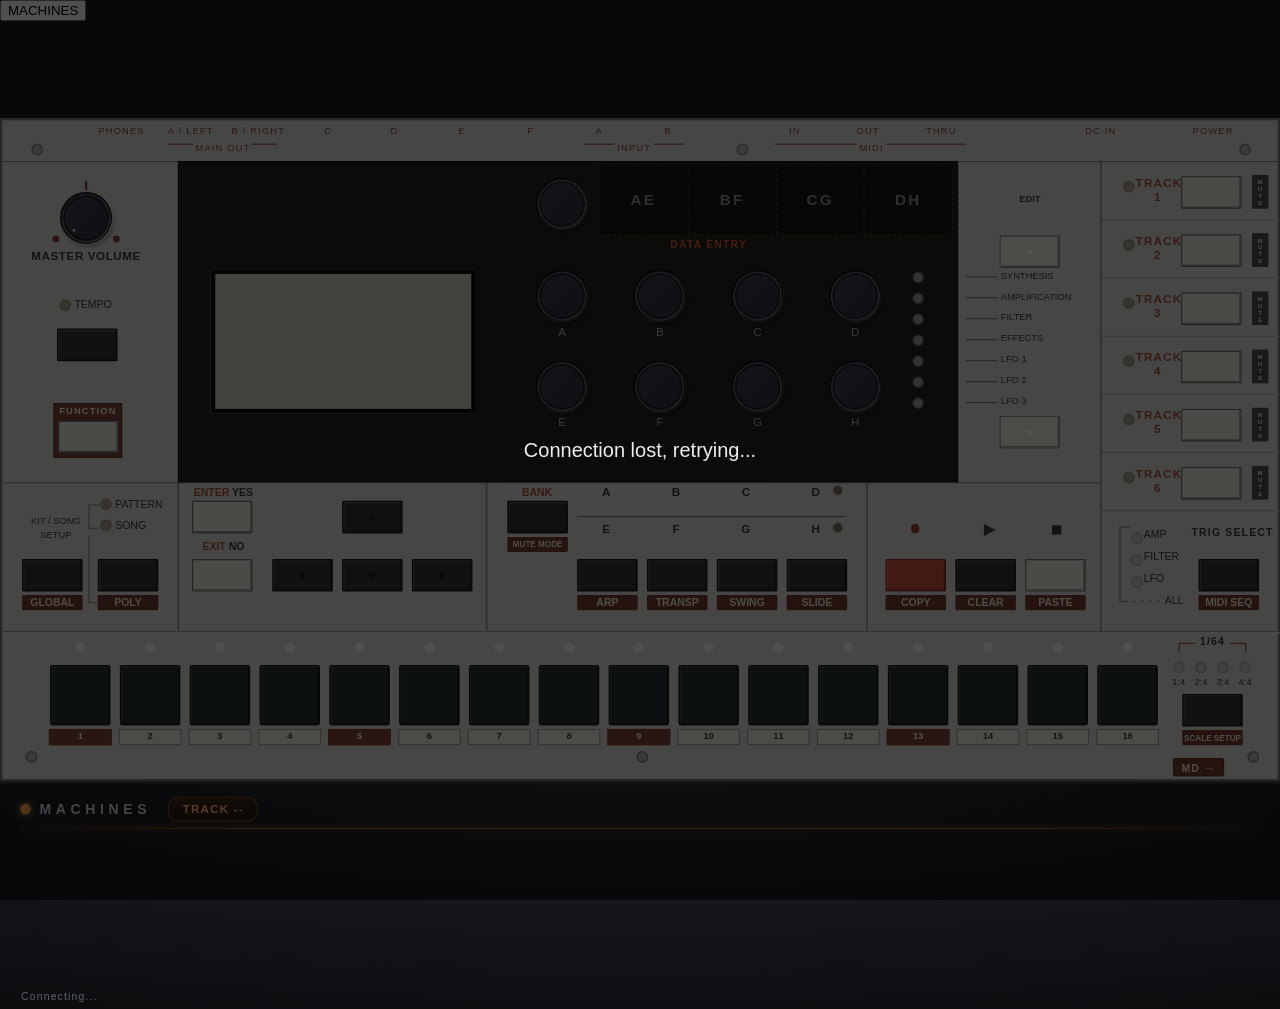
==== commit f852ce46: "feat(remote): machine rack as an overlay with a bottom-corner button The rack sat below the faceplat" ====
--- a/source/elektron/md/mdJucePlugin/remote/index-mm.html
+++ b/source/elektron/md/mdJucePlugin/remote/index-mm.html
@@ -178,10 +178,7 @@
 </div>
 <div id="rack" class="rack"></div>
 </div>
-<div id="viewButtons">
-	<button id="btnRack" type="button">RACK</button>
-	<button id="btnFull" type="button">FULL</button>
-</div>
+<button id="btnRack" type="button">MACHINES</button>
 <div id="overlay"><div id="overlayText">Connecting to the machine...</div></div>
 <script src="panel.js"></script>
 <script src="rack.js"></script>
--- a/source/elektron/md/mdJucePlugin/remote/panel.css
+++ b/source/elektron/md/mdJucePlugin/remote/panel.css
@@ -200,7 +200,6 @@
 .miniLabel.bold { font-weight: bold; letter-spacing: 1px; height: 13px; line-height: 13px; }
 
 /* ---- machine rack below the faceplate ---- */
-#stage { height: 766px; }
 .rack { position: absolute; left: 0; top: 570px; width: 1100px; height: 196px; box-sizing: border-box; overflow: hidden;
 	--accent: #ff9d3a;
 	background: radial-gradient(120% 140% at 50% -20%, #2a2d34 0%, #14161a 55%, #0a0b0d 100%);
@@ -263,8 +262,12 @@
 	letter-spacing: 1px; box-shadow: 0 0 20px var(--accent), 0 10px 30px #000000a0; transition: opacity 0.25s; }
 .rackToast.hidden { opacity: 0; pointer-events: none; }
 
-/* ---- view buttons (screen space, not part of the scaled faceplate) ---- */
-	top: calc(env(safe-area-inset-top, 0px) + 8px); display: flex; gap: 6px; z-index: 40; }
-	letter-spacing: 2px; color: #c9ccd2; background: #1b1e2288; border: 1px solid #ffffff22; border-radius: 6px;
-	padding: 7px 9px; opacity: 0.45; }
-body.rackHidden .rack { display: none; }
+/* ---- machine rack as an overlay, so the faceplate always gets the whole screen ---- */
+	bottom: calc(env(safe-area-inset-bottom, 0px) + 10px); z-index: 40;
+	-webkit-appearance: none; appearance: none; font: 700 10px/1 Roboto, Helvetica, Arial, sans-serif;
+	letter-spacing: 2px; color: #c9ccd2; background: #1b1e22cc; border: 1px solid #ffffff22; border-radius: 6px;
+	padding: 9px 11px; opacity: 0.5; }
+.rack { position: fixed; left: 0; right: 0; bottom: 0; top: auto; width: auto;
+	height: min(420px, 52vh); z-index: 35; display: none;
+	padding-bottom: env(safe-area-inset-bottom, 0px); border-top: 2px solid #3a3d44; }
+body.rackOpen .rack { display: block; }
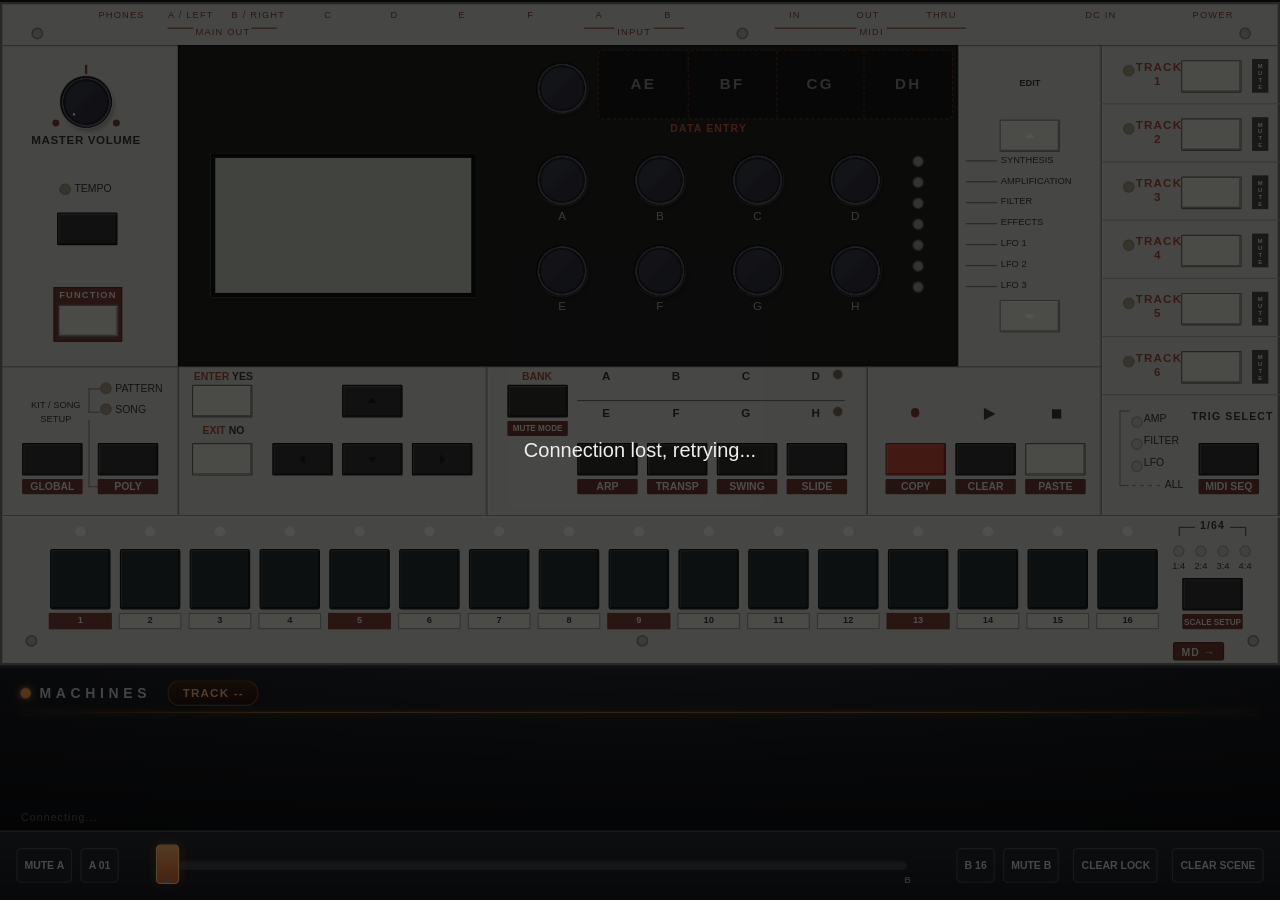
==== commit d2445b00: "WIP: MD/MM scenes prototype Scene store and model (mdLib/mdscene), controller, editor and processor " ====
--- a/source/elektron/md/mdJucePlugin/remote/index-mm.html
+++ b/source/elektron/md/mdJucePlugin/remote/index-mm.html
@@ -176,9 +176,18 @@
 		<div class="secondary compact" style="left:12px;top:81px;width:52px">SCALE SETUP</div>
 	</div>
 </div>
+<div id="sceneStrip" class="sceneStrip">
+	<div class="sceneSide"><button id="sceneMuteA" type="button">MUTE A</button><button id="sceneEditA" type="button">A 01</button></div>
+	<div id="sceneFader" class="sceneFader" role="slider" tabindex="0" aria-label="Scene crossfader" aria-valuemin="0" aria-valuemax="127" aria-valuenow="0">
+		<div class="sceneFaderTrack"><div class="sceneFaderFill"></div><div class="sceneFaderThumb"></div></div>
+		<span class="sceneFaderEnd sceneFaderEndA">A</span><span class="sceneFaderEnd sceneFaderEndB">B</span>
+	</div>
+	<div class="sceneSide"><button id="sceneEditB" type="button">B 16</button><button id="sceneMuteB" type="button">MUTE B</button></div>
+	<button id="sceneClear" type="button">CLEAR LOCK</button>
+	<button id="sceneErase" type="button">CLEAR SCENE</button>
+</div>
 <div id="rack" class="rack"></div>
 </div>
-<button id="btnRack" type="button">MACHINES</button>
 <div id="overlay"><div id="overlayText">Connecting to the machine...</div></div>
 <script src="panel.js"></script>
 <script src="rack.js"></script>
--- a/source/elektron/md/mdJucePlugin/remote/panel.css
+++ b/source/elektron/md/mdJucePlugin/remote/panel.css
@@ -11,12 +11,31 @@
 	-webkit-user-select: none; user-select: none; -webkit-touch-callout: none;
 	touch-action: none; overscroll-behavior: none;
 }
-#stage { position: absolute; left: 0; top: 0; width: 1100px; height: 570px; transform-origin: 0 0; }
+#stage { position: absolute; left: 0; top: 0; width: 1100px; height: 770px; transform-origin: 0 0; }
 .panel { position: absolute; left: 0; top: 0; width: 1100px; height: 570px; background: #d0d1cc;
 	border: 2px solid #676863; box-sizing: border-box; color: #30312d;
 	background-image: linear-gradient(90deg, #ffffff16, #00000010); }
 .panel > div, .panel div { box-sizing: border-box; }
 .panel > * { position: absolute; }
+.sceneStrip { position: absolute; left: 0; top: 712px; width: 1100px; height: 58px; display: flex; align-items: center; gap: 12px; padding: 7px 14px; box-sizing: border-box; z-index: 36;
+	background: linear-gradient(#272a30, #17191e); border-top: 1px solid #555963; color: #d6d9df; font-size: 11px; }
+.sceneSide { display: flex; align-items: center; gap: 7px; flex: 0 0 auto; }
+.sceneStrip button, .sceneStrip select { height: 30px; box-sizing: border-box; border: 1px solid #464a53; border-radius: 4px; background: #22252b; color: #d6d9df; font: inherit; font-size: 9px; font-weight: 700; }
+.sceneStrip button { padding: 0 6px; }
+.sceneStrip button.active { border-color: #ffb27a; color: #ffc28e; background: #54351f; }
+.sceneStrip button:disabled { opacity: 0.42; }
+.sceneStrip select { width: 50px; padding: 0 4px; }
+.sceneFader { position: relative; height: 42px; min-width: 280px; flex: 1 1 420px; margin: 0 18px; touch-action: none; cursor: ew-resize; outline: none; }
+.sceneFader:focus-visible .sceneFaderThumb { box-shadow: 0 0 0 3px #ffb27a66, 0 0 12px #ff9d3a; }
+.sceneFaderTrack { position: absolute; left: 12px; right: 12px; top: 16px; height: 9px; border-radius: 5px; background: #41444b; box-shadow: inset 0 1px 3px #000a; }
+.sceneFaderFill { position: absolute; left: 0; top: 0; bottom: 0; width: 0; border-radius: inherit; background: linear-gradient(90deg, #6d7888, #ff9d3a); }
+.sceneFaderThumb { position: absolute; left: 0; top: 50%; width: 18px; height: 32px; transform: translate(-50%, -50%); border: 1px solid #ffd19e; border-radius: 4px;
+	background: linear-gradient(#ffb16b, #d7662e); box-shadow: 0 1px 5px #000b, 0 0 7px #ff9d3a88; pointer-events: none; }
+.sceneFaderEnd { position: absolute; top: 29px; color: #8d939d; font-size: 8px; font-weight: 800; line-height: 9px; }
+.sceneFaderEndA { left: 9px; }
+.sceneFaderEndB { right: 9px; }
+#sceneClear { white-space: nowrap; }
+#sceneErase { white-space: nowrap; }
 
 .portLabel { color: #7c3f35; font-size: 8px; letter-spacing: 1px; text-align: center; white-space: nowrap; height: 13px; line-height: 13px; overflow: hidden; }
 .guide { background: #8d493c; }
@@ -199,8 +218,8 @@
 .trigModeLabel { color: #353630; font-size: 9px; text-align: left; height: 14px; line-height: 14px; white-space: nowrap; }
 .miniLabel.bold { font-weight: bold; letter-spacing: 1px; height: 13px; line-height: 13px; }
 
-/* ---- machine rack below the faceplate ---- */
-.rack { position: absolute; left: 0; top: 570px; width: 1100px; height: 196px; box-sizing: border-box; overflow: hidden;
+/* ---- machine rack between the faceplate and scene controls ---- */
+.rack { position: absolute; left: 0; top: 570px; width: 1100px; height: 142px; box-sizing: border-box; overflow: hidden;
 	--accent: #ff9d3a;
 	background: radial-gradient(120% 140% at 50% -20%, #2a2d34 0%, #14161a 55%, #0a0b0d 100%);
 	border-top: 2px solid #3a3d44; box-shadow: inset 0 1px 0 #ffffff10; color: #e9ecef;
@@ -219,7 +238,9 @@
 .rackTab.pressed { transform: scale(0.94); }
 .rackAccent { position: absolute; left: 18px; right: 18px; top: 38px; height: 1px;
 	background: linear-gradient(90deg, transparent, var(--accent) 20%, var(--accent) 80%, transparent); opacity: 0.55; box-shadow: 0 0 6px var(--accent); }
-.rackGrid { position: absolute; left: 18px; right: 12px; top: 46px; height: 128px; display: flex; flex-wrap: wrap; align-content: flex-start; gap: 6px; }
+.rackGrid { position: absolute; left: 18px; right: 12px; top: 46px; height: 88px; display: flex; flex-wrap: wrap; align-content: flex-start; gap: 6px;
+	overflow-y: auto; overscroll-behavior: contain; touch-action: pan-y; }
+.rackGrid * { touch-action: pan-y; }
 .rackTile { position: relative; width: 80px; height: 38px; box-sizing: border-box; border-radius: 6px; border: 1px solid #34373e;
 	background: linear-gradient(#2d3037, #16181c); box-shadow: inset 0 1px 0 #ffffff12, 0 2px 4px #00000060; transition: transform 0.08s, box-shadow 0.15s; }
 .rackTile::before { content: ""; position: absolute; left: 0; top: 6px; width: 3px; height: 24px; border-radius: 2px; background: var(--accent); box-shadow: 0 0 6px var(--accent); }
@@ -228,11 +249,13 @@
 .rackTile.pressed { transform: scale(0.95); border-color: var(--accent); box-shadow: 0 0 14px var(--accent), inset 0 0 10px #00000080; }
 .rackTile.assigned { border-color: var(--accent); background: linear-gradient(#4a3020, #1c130c); box-shadow: 0 0 12px var(--accent); animation: rackPulse 1.6s ease-in-out infinite; }
 @keyframes rackPulse { 0%, 100% { box-shadow: 0 0 6px var(--accent); } 50% { box-shadow: 0 0 16px var(--accent); } }
-.rackGrid.compact { gap: 5px 6px; }
-.rackGrid.compact .rackTile { width: 76px; height: 27px; }
+.rackGrid.compact { gap: 5px; }
+.rackGrid.compact { overflow: hidden; }
+.rackGrid.compact .rackTile { width: 62px; height: 26px; flex: 0 0 62px; }
 .rackGrid.compact .rackTile::before { top: 4px; height: 17px; }
-.rackGrid.compact .rackTileCode { top: 3px; left: 10px; right: auto; width: 22px; font-size: 12px; line-height: 20px; color: #c9ccd2; }
-.rackGrid.compact .rackTileName { left: 34px; top: 3px; font-size: 11px; font-weight: 700; letter-spacing: 0; line-height: 20px; color: #ffc58f; }
+.rackGrid.compact .rackTileCode { top: 3px; left: 8px; right: auto; width: 16px; font-size: 11px; line-height: 20px; color: #c9ccd2; }
+.rackGrid.compact .rackTileName { left: 26px; top: 3px; font-size: 9px; font-weight: 700; letter-spacing: 0; line-height: 18px; color: #ffc58f; }
+.rackGrid.compact + .rackHint { display: none; }
 .rackTile.empty { background: linear-gradient(#1e2024, #131417); border-style: dashed; }
 .rackTile.empty .rackTileName { color: #5c616a; font-weight: 400; }
 .rackEmpty { width: 100%; text-align: center; margin-top: 44px; color: #8a8f98; font-size: 12px; }
@@ -261,13 +284,3 @@
 	background: #16181ce8; border: 1px solid var(--accent); color: #f2f4f7; font: 700 15px Roboto, "Helvetica Neue", Helvetica, Arial, sans-serif;
 	letter-spacing: 1px; box-shadow: 0 0 20px var(--accent), 0 10px 30px #000000a0; transition: opacity 0.25s; }
 .rackToast.hidden { opacity: 0; pointer-events: none; }
-
-/* ---- machine rack as an overlay, so the faceplate always gets the whole screen ---- */
-	bottom: calc(env(safe-area-inset-bottom, 0px) + 10px); z-index: 40;
-	-webkit-appearance: none; appearance: none; font: 700 10px/1 Roboto, Helvetica, Arial, sans-serif;
-	letter-spacing: 2px; color: #c9ccd2; background: #1b1e22cc; border: 1px solid #ffffff22; border-radius: 6px;
-	padding: 9px 11px; opacity: 0.5; }
-.rack { position: fixed; left: 0; right: 0; bottom: 0; top: auto; width: auto;
-	height: min(420px, 52vh); z-index: 35; display: none;
-	padding-bottom: env(safe-area-inset-bottom, 0px); border-top: 2px solid #3a3d44; }
-body.rackOpen .rack { display: block; }
